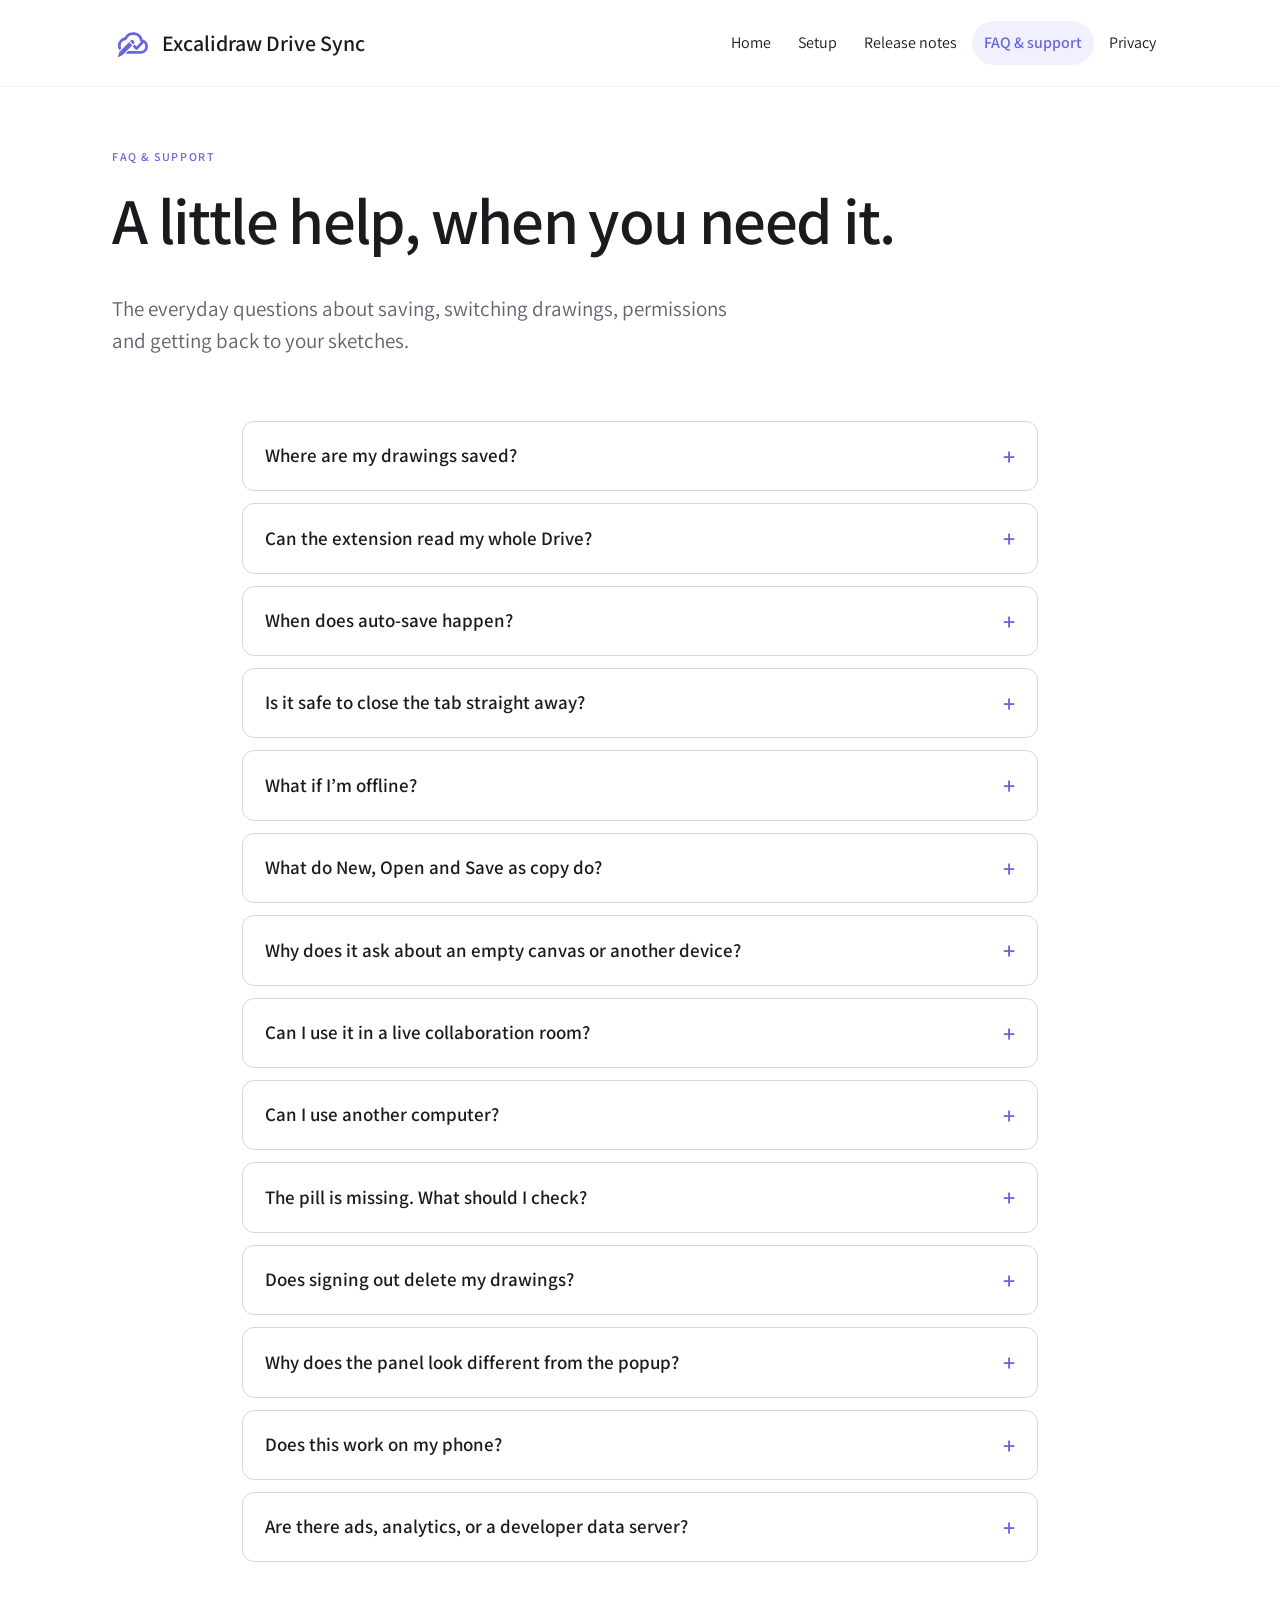
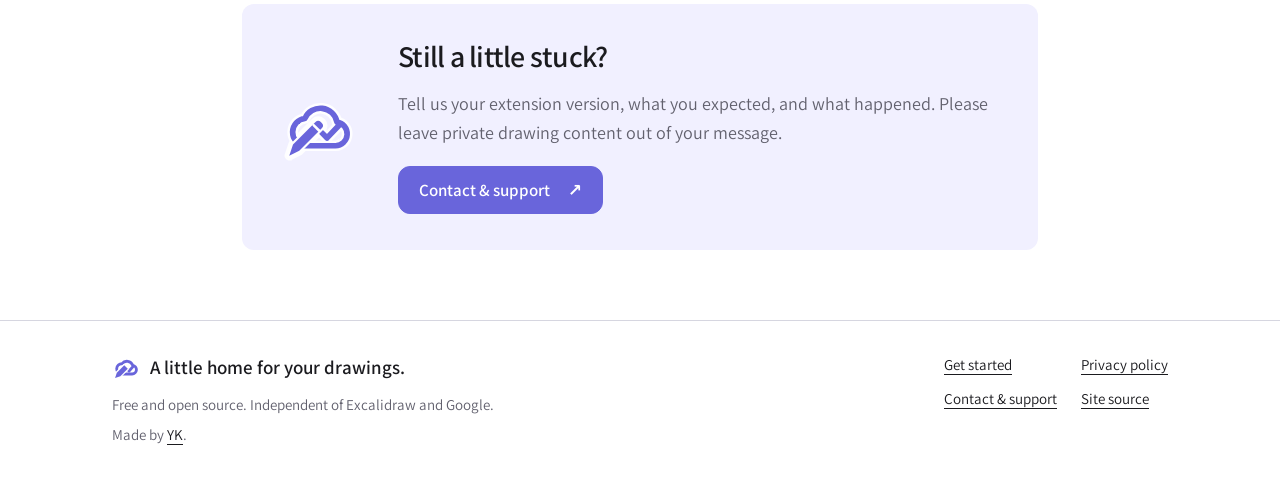
==== faq.html @ ca94b6bf "Add Excalidraw Drive Sync guide site Five static pages (home, setup, release notes, FAQ & support, p" ====
<!doctype html>
<html lang="en">
<head>
<meta charset="utf-8"><meta name="viewport" content="width=device-width, initial-scale=1">
<title>FAQ & support — Excalidraw Drive Sync</title>
<meta name="description" content="Answers about auto-save, Google Drive access, live collaboration, offline use and support for Excalidraw Drive Sync."><meta name="color-scheme" content="light dark">
<meta name="theme-color" content="#ffffff" media="(prefers-color-scheme: light)"><meta name="theme-color" content="#121212" media="(prefers-color-scheme: dark)">
<link rel="canonical" href="https://yck2024.github.io/excalidraw-drive-sync-guide/faq.html"><link rel="icon" type="image/svg+xml" href="assets/img/icon-small-sketch.svg">
<link rel="preload" href="assets/fonts/Assistant-Regular.woff2" as="font" type="font/woff2" crossorigin>
<link rel="stylesheet" href="assets/css/tokens.css"><link rel="stylesheet" href="assets/css/site.css">
</head>
<body><a class="skip-link" href="#main">Skip to content</a>
<header class="site-header"><div class="wrap"><a class="brand" href="index.html"><img src="assets/img/icon-v3-sketch-final.svg" width="40" height="40" alt="">Excalidraw Drive Sync</a><nav aria-label="Main"><ul><li><a href="index.html">Home</a></li><li><a href="setup.html">Setup</a></li><li><a href="release-notes.html">Release notes</a></li><li><a href="faq.html" aria-current="page">FAQ &amp; support</a></li><li><a href="privacy.html">Privacy</a></li></ul></nav></div></header>
<main id="main"><section class="page-head wrap"><p class="eyebrow">FAQ & support</p><h1>A little help, when you need it.</h1><p class="lead">The everyday questions about saving, switching drawings, permissions and getting back to your sketches.</p></section><div class="wrap reading faq"><details><summary>Where are my drawings saved?</summary><div class="answer"><p>In the Excalidraw Projects folder in your own Google Drive. Each drawing stays linked to its own Drive file. Drawing content is also present locally in Excalidraw.</p></div></details><details><summary>Can the extension read my whole Drive?</summary><div class="answer"><p>No. It uses Google’s per-file <code>drive.file</code> scope: files created by or explicitly authorized for the extension. <a href="privacy.html#permissions">Read the permission details</a>.</p></div></details><details><summary>When does auto-save happen?</summary><div class="answer"><p>Auto-save is on by default after you connect Drive. Changes save after a short pause, at most once a minute. Unchanged drawings do not create extra versions. You can pause auto-save in the panel.</p></div></details><details><summary>Is it safe to close the tab straight away?</summary><div class="answer"><p>Check that the pill says <strong>Saved</strong> before closing. Hiding or closing the tab attempts to save pending changes immediately, but that attempt is best effort and needs a working connection.</p></div></details><details><summary>What if I’m offline?</summary><div class="answer"><p>Drive operations need a connection. Don’t assume pending changes have reached Drive while offline. Keep your canvas open and check for Saved after reconnecting. You can also use Excalidraw’s own file export to keep a local copy.</p></div></details><details><summary>What do New, Open and Save as copy do?</summary><div class="answer"><p>New and Open save your current drawing before switching, even when auto-save is paused. Save as copy creates a separate drawing with its own Drive file. Rename keeps the original file link.</p></div></details><details><summary>Why does it ask about an empty canvas or another device?</summary><div class="answer"><p>An empty-canvas question helps prevent accidentally replacing a saved drawing with nothing. An edits-made-elsewhere question helps you choose which version to keep. Read the in-panel options before continuing.</p></div></details><details><summary>Can I use it in a live collaboration room?</summary><div class="answer"><p>Saving is disabled in live collaboration rooms. Leave the room before saving or switching drawings with this extension. It is not a live multi-user sync service.</p></div></details><details><summary>Can I use another computer?</summary><div class="answer"><p>Install the extension in desktop Chrome there, sign in with the same Google account, and open a saved drawing from the Drive list. Wait for Saved on the first computer before switching; if versions differ, the panel will ask what to keep.</p></div></details><details><summary>The pill is missing. What should I check?</summary><div class="answer"><p>Make sure you’re on <a href="https://excalidraw.com/">excalidraw.com</a>, with the extension enabled, then reload the page. On a narrow window, look for the small pen-and-cloud icon and dot beside Share. Version 1.2.0 is rolling out, so check Chrome’s extension details if your controls look different.</p></div></details><details><summary>Does signing out delete my drawings?</summary><div class="answer"><p>No. It clears cached Google tokens and attempts revocation, but leaves Drive files and your Excalidraw canvas in place. You can delete files in Drive or revoke access in your Google Account.</p></div></details><details><summary>Why does the panel look different from the popup?</summary><div class="answer"><p>The on-page panel follows Excalidraw’s light or dark theme. The Chrome toolbar popup follows your system theme. The popup gives quick access to your current drawing and searchable Drive list.</p></div></details><details><summary>Does this work on my phone?</summary><div class="answer"><p>The extension needs Chrome on a computer. You can read this guide on your phone, but mobile Chrome does not run this extension.</p></div></details><details><summary>Are there ads, analytics, or a developer data server?</summary><div class="answer"><p>No. Drawings go directly to Google Drive. The extension has no developer-operated backend, ads, analytics or data sales. See the <a href="privacy.html">full privacy policy</a> for functional data processing and storage details.</p></div></details><section class="callout support"><img src="assets/img/icon-v3-sketch-final.svg" width="80" height="80" alt=""><div><h2>Still a little stuck?</h2><p>Tell us your extension version, what you expected, and what happened. Please leave private drawing content out of your message.</p><a class="btn btn-primary" href="https://kengblog.com/contact.html">Contact &amp; support <span aria-hidden="true">↗</span></a></div></section></div></main>
<footer class="site-footer"><div class="wrap"><div><a class="brand footer-brand" href="index.html"><img src="assets/img/icon-small-sketch.svg" width="28" height="28" alt="">A little home for your drawings.</a><p>Free and open source. Independent of Excalidraw and Google.</p><p>Made by <a href="https://kengblog.com/">YK</a>.</p></div><nav aria-label="Footer"><ul><li><a href="setup.html">Get started</a></li><li><a href="privacy.html">Privacy policy</a></li><li><a href="https://kengblog.com/contact.html">Contact &amp; support</a></li><li><a href="https://github.com/yck2024/excalidraw-drive-sync-guide">Site source</a></li></ul></nav></div></footer>
</body></html>
---- assets/css/tokens.css ----
/* Excalidraw Drive Sync design tokens. Generated from tokens.json (approved Soft direction, ADR 0010-0018).
   Scope: the extension's shadow root (:host) on excalidraw.com and the popup document (:root). */
:host, :root {
  --eds-font-ui: 13px;
  --eds-font-pill: 13.33px;
  --eds-font-label: 11px;
  --eds-font-title: 14px;
  --eds-font-family: Assistant, system-ui, -apple-system, 'Segoe UI', Roboto, Helvetica, Arial, sans-serif;
  --eds-size-control: 36px;
  --eds-size-pill: 38px;
  --eds-size-panel: 320px;
  --eds-size-gap: 8px;
  --eds-size-pad: 14px;
  --eds-size-dot: 8px;
  --eds-size-mark: 18px;
  --eds-size-icon: 20px;
  --eds-size-pad-card: 14px;
  --eds-size-chip: 28px;
  --eds-radius-md: 8px;
  --eds-radius-lg: 12px;
  --eds-radius-pill: 12px;
  --eds-radius-chip: 999px;
  --eds-radius-field: 999px;
  --eds-shadow-island: 0 0 1px rgba(0,0,0,.17), 0 0 3px rgba(0,0,0,.08), 0 7px 14px rgba(0,0,0,.05);
}

/* light (default) */
:host, :root {
  --eds-accent: #6965db;
  --eds-accent-hover: #5753d0;
  --eds-accent-soft: #f1f0ff;
  --eds-accent-container: #e0dfff;
  --eds-on-accent: #ffffff;
  --eds-island: #ffffff;
  --eds-page: #ffffff;
  --eds-border: #f1f0ff;
  --eds-border-strong: #d6d6e0;
  --eds-surface: #f6f6f9;
  --eds-surface-low: #ececf4;
  --eds-text: #1b1b1f;
  --eds-text-muted: #7a7a7a;
  --eds-text-faint: #999999;
  --eds-saved: #2f9e44;
  --eds-unsaved: #e8590c;
  --eds-saving: #6965db;
  --eds-none: #adb5bd;
  --eds-conflict: #e03131;
  --eds-danger-bg: #fff0f0;
  --eds-danger-text: #c92a2a;
  --eds-pill-bg: #fbfbff;
  --eds-pill-border: #f1f0ff;
  --eds-card-tint: #f1f0ff;
  --eds-card-edge: #6965db;
  --eds-field-bg: #f6f6f9;
  --eds-row-hover: #f6f6f9;
  --eds-chip-border: #d6d6e0;
}

/* dark: page UI follows Excalidraw's own theme class (ADR 0013) */
:host-context(.excalidraw.theme--dark), :host([data-theme="dark"]) {
  --eds-accent: #a8a5ff;
  --eds-accent-hover: #bbb8ff;
  --eds-accent-soft: #2e2d39;
  --eds-accent-container: #403e6a;
  --eds-on-accent: #121212;
  --eds-island: #232329;
  --eds-page: #121212;
  --eds-border: #2e2d39;
  --eds-border-strong: #3f3e4d;
  --eds-surface: #1b1b21;
  --eds-surface-low: #27272f;
  --eds-text: #e3e3e8;
  --eds-text-muted: #999999;
  --eds-text-faint: #7a7a7a;
  --eds-saved: #69db7c;
  --eds-unsaved: #ffa94d;
  --eds-saving: #a8a5ff;
  --eds-none: #868e96;
  --eds-conflict: #ff8787;
  --eds-danger-bg: #3a2222;
  --eds-danger-text: #ffa8a5;
  --eds-pill-bg: #2a2940;
  --eds-pill-border: #2e2d39;
  --eds-card-tint: #2f2d44;
  --eds-card-edge: #a8a5ff;
  --eds-field-bg: #2e2d39;
  --eds-row-hover: #2a2a33;
  --eds-chip-border: #3f3e4d;
}

/* popup: no Excalidraw around it, so it follows the system (ADR 0013) */
@media (prefers-color-scheme: dark) {
  :root:not([data-theme="light"]) {
    --eds-accent: #a8a5ff;
    --eds-accent-hover: #bbb8ff;
    --eds-accent-soft: #2e2d39;
    --eds-accent-container: #403e6a;
    --eds-on-accent: #121212;
    --eds-island: #232329;
    --eds-page: #121212;
    --eds-border: #2e2d39;
    --eds-border-strong: #3f3e4d;
    --eds-surface: #1b1b21;
    --eds-surface-low: #27272f;
    --eds-text: #e3e3e8;
    --eds-text-muted: #999999;
    --eds-text-faint: #7a7a7a;
    --eds-saved: #69db7c;
    --eds-unsaved: #ffa94d;
    --eds-saving: #a8a5ff;
    --eds-none: #868e96;
    --eds-conflict: #ff8787;
    --eds-danger-bg: #3a2222;
    --eds-danger-text: #ffa8a5;
    --eds-pill-bg: #2a2940;
    --eds-pill-border: #2e2d39;
    --eds-card-tint: #2f2d44;
    --eds-card-edge: #a8a5ff;
    --eds-field-bg: #2e2d39;
    --eds-row-hover: #2a2a33;
    --eds-chip-border: #3f3e4d;
}
}

/* saving pulse */
@keyframes eds-pulse { 0%,100% { opacity: 1 } 50% { opacity: .35 } }
@media (prefers-reduced-motion: reduce) { .eds-dot.saving { animation: none } }
---- assets/css/site.css ----
/* Shared header, cards, steps, screenshot frames and FAQ pattern adapted from
   yck2024/ai-prompt-assistant. Palette and artwork: approved Drive Sync Soft kit. */
@font-face{font-family:Assistant;src:url('../fonts/Assistant-Regular.woff2') format('woff2');font-weight:400;font-style:normal;font-display:swap}
@font-face{font-family:Assistant;src:url('../fonts/Assistant-SemiBold.woff2') format('woff2');font-weight:600 900;font-style:normal;font-display:swap}
:root{color-scheme:light dark;--muted:#62616e;--heading:var(--eds-text);--max:1120px;--gutter:32px}
@media(prefers-color-scheme:dark){:root{--muted:#b1afbe}}
* ,*::before,*::after{box-sizing:border-box}
html{scroll-padding-top:24px;-webkit-text-size-adjust:100%}
body{margin:0;background:var(--eds-page);color:var(--eds-text);font:400 18px/1.6 var(--eds-font-family);overflow-wrap:break-word}
img{display:block;max-width:100%;height:auto}
a{color:var(--eds-accent);text-underline-offset:4px;text-decoration-thickness:1px}
a:hover{text-decoration-thickness:2px}
:focus-visible{outline:3px solid var(--eds-accent);outline-offset:4px;border-radius:4px}
h1,h2,h3{font-weight:600;line-height:1.12;letter-spacing:-.025em;margin:0 0 .55em;color:var(--heading)}
h1{font-size:clamp(42px,5.1vw,66px)}h2{font-size:clamp(29px,3.5vw,40px)}h3{font-size:23px;letter-spacing:-.015em;line-height:1.25}
p,ul,ol,dl{margin:0 0 1em}li+li{margin-top:.4em}strong{font-weight:600}
.wrap{width:100%;max-width:var(--max);margin:0 auto;padding-left:var(--gutter);padding-right:var(--gutter)}
.reading{max-width:860px}.reading .section{padding-left:0;padding-right:0}
.site-header{border-bottom:1px solid var(--eds-border);padding:21px 0}
.site-header .wrap{display:flex;align-items:center;justify-content:space-between;gap:16px;flex-wrap:wrap}
.brand{display:inline-flex;align-items:center;gap:10px;font-size:22px;font-weight:600;text-decoration:none;color:var(--eds-text);line-height:1.2}
.brand img{flex:none}.site-header nav ul{display:flex;gap:3px;flex-wrap:wrap;list-style:none;margin:0;padding:0}
.site-header nav li+li{margin:0}.site-header nav a{display:block;font-size:16px;padding:9px 12px;color:var(--eds-text);text-decoration:none;border-radius:999px}
.site-header nav a:hover{background:var(--eds-surface)}.site-header nav a[aria-current]{background:var(--eds-card-tint);color:var(--eds-accent);font-weight:600}
.skip-link{position:absolute;top:-100px;left:16px;z-index:20;background:var(--eds-accent);color:var(--eds-on-accent);padding:10px 18px;border-radius:12px}.skip-link:focus{top:8px}
.hero{display:grid;grid-template-columns:1.35fr .85fr;gap:36px;align-items:center;padding-top:70px;padding-bottom:52px}
.eyebrow{text-transform:uppercase;letter-spacing:.13em;font-size:12px;font-weight:600;color:var(--eds-accent);margin-bottom:18px}
.lead{font-size:21px;line-height:1.55;max-width:53ch;color:var(--muted)}
.underlined{position:relative;white-space:nowrap}.underlined::after{content:'';position:absolute;left:0;right:0;bottom:-4px;border-bottom:3px solid var(--eds-accent);border-radius:50%;transform:rotate(-1.5deg)}
.btn-row{display:flex;gap:12px;flex-wrap:wrap;margin:26px 0 18px}.btn{display:inline-flex;justify-content:center;align-items:center;gap:18px;min-height:48px;padding:11px 20px;border:1px solid var(--eds-chip-border);border-radius:12px;font-size:17px;font-weight:600;text-decoration:none;line-height:1.3}
.btn:hover{text-decoration:none;background:var(--eds-surface)}.btn-primary{background:var(--eds-accent);border-color:var(--eds-accent);color:var(--eds-on-accent)}.btn-primary:hover{background:var(--eds-accent-hover)}.btn-quiet{color:var(--eds-text)}
.release-line{font-size:14px;display:flex;align-items:center;gap:8px;color:var(--muted);margin:0 0 24px}.release-line a{color:var(--muted)}
.dot{display:inline-block;flex:none;width:7px;height:7px;background:var(--eds-accent);border-radius:50%}.dot.saved{background:var(--eds-saved)}.dot.unsaved{background:var(--eds-unsaved)}.dot.none{background:var(--eds-none)}
.badges{list-style:none;display:flex;flex-wrap:wrap;gap:8px 16px;padding:0;font-size:14px;color:var(--muted)}.badges li+li{margin:0}.badges li::before{content:'✓';margin-right:6px;color:var(--eds-accent)}
.hero-art{display:flex;flex-direction:column;align-items:center;position:relative;padding:16px 0}.hero-art .doodle{width:min(100%,320px)}
.sample-pill{display:flex;gap:10px;align-items:center;padding:12px 16px;border:1px solid var(--eds-pill-border);background:var(--eds-pill-bg);box-shadow:var(--eds-shadow-island);border-radius:12px;font-size:14px;transform:rotate(-3deg);white-space:nowrap}.sample-pill span{display:flex;align-items:center;gap:6px}.art-note{font-size:16px;color:var(--muted);margin-top:18px;transform:rotate(-3deg)}
.section{padding-top:48px;padding-bottom:18px}.section-heading{display:flex;align-items:end;justify-content:space-between;gap:32px;margin-bottom:24px}.section-heading p:last-child{font-size:17px;color:var(--muted);margin-bottom:5px}.section-heading .eyebrow{margin-bottom:14px}.section-heading h2{margin-bottom:0}.section-intro{max-width:68ch;color:var(--muted)}
figure{margin:24px 0}figure .shot{border:1px solid var(--eds-border-strong);border-radius:12px;box-shadow:var(--eds-shadow-island);background:#fff;width:100%}.image-link{display:block;border-radius:12px}figcaption{font-size:14px;color:var(--muted);margin-top:12px}figcaption span{white-space:nowrap}
.grid,.grid-3{display:grid;gap:18px;grid-template-columns:repeat(2,minmax(0,1fr));margin-top:24px}.grid-3{grid-template-columns:repeat(3,minmax(0,1fr))}.grid p{color:var(--muted)}.grid figure{margin-top:0}.grid h3{margin-top:20px}
.card{padding:26px;background:var(--eds-island);border:1px solid var(--eds-border-strong);border-radius:12px}.card>:last-child{margin-bottom:0}.grid-3 .card{background:var(--eds-card-tint);border-color:var(--eds-border)}.step-num{display:inline-flex;align-items:center;justify-content:center;width:38px;height:38px;border-radius:12px;border:1px solid var(--eds-accent-container);color:var(--eds-accent);background:var(--eds-accent-soft);font-size:16px;font-weight:600;margin-bottom:24px}.section-link{margin-top:22px;font-weight:600}
.states{display:flex;flex-wrap:wrap;gap:10px;margin:24px 0}.states>span{display:flex;align-items:center;gap:8px;padding:8px 14px;background:var(--eds-pill-bg);border:1px solid var(--eds-border-strong);border-radius:12px;font-size:15px}
.note{padding:20px 24px;border-radius:12px;background:var(--eds-card-tint);border-left:3px solid var(--eds-card-edge);font-size:17px;margin:24px 0}.callout{display:flex;gap:40px;align-items:center;justify-content:space-between;background:var(--eds-card-tint);border-radius:12px;padding:36px}.callout div{max-width:720px}.callout img{flex:none}.callout p:not(.eyebrow){color:var(--muted)}.callout a{font-weight:600}.final-cta{text-align:center;padding-top:72px;padding-bottom:32px}.final-cta p{color:var(--muted)}.final-cta .btn-row{justify-content:center}
.page-head{padding-top:60px;padding-bottom:22px}.page-head h1{max-width:850px}.page-head .lead{max-width:65ch}.page-head+.reading{padding-top:8px}.toc{display:flex;gap:8px;flex-wrap:wrap;list-style:none;padding:0}.toc li+li{margin:0}.toc a{display:block;padding:6px 14px;border:1px solid var(--eds-border-strong);border-radius:999px;font-size:15px;text-decoration:none}.toc a:hover{background:var(--eds-surface)}
dt{font-weight:600;margin-top:22px;font-size:20px}dd{margin:4px 0 16px;color:var(--muted)}code{font-family:ui-monospace,monospace;font-size:.84em;overflow-wrap:anywhere;background:var(--eds-surface);padding:2px 5px;border-radius:5px}.muted,.source-note{color:var(--muted)}.source-note{font-size:15px;margin:24px 0}.release{margin:24px 0;padding:32px}.release-heading{display:flex;align-items:center;gap:16px;margin-bottom:12px}.release-heading h2{margin:0}.tag{display:inline-block;border:1px solid var(--eds-accent-container);background:var(--eds-card-tint);color:var(--eds-accent);border-radius:999px;padding:3px 12px;font-size:14px;font-weight:600}.effective{color:var(--muted);font-size:16px}.prose section{margin:36px 0}.prose h2{font-size:30px}.prose h3{margin-top:24px}
.faq details{border:1px solid var(--eds-border-strong);border-radius:12px;margin:12px 0;background:var(--eds-island)}.faq summary{cursor:pointer;padding:18px 22px;font-size:19px;font-weight:600;display:flex;align-items:center;justify-content:space-between;gap:18px;list-style:none;line-height:1.35}.faq summary::-webkit-details-marker{display:none}.faq summary::after{content:'+';font-size:24px;color:var(--eds-accent)}.faq details[open] summary::after{content:'−'}.faq .answer{padding:0 22px 20px;color:var(--muted)}.faq .answer p{margin:0}.support{margin-top:42px;justify-content:start}.support h2{font-size:30px}.support img{order:0}
.site-footer{border-top:1px solid var(--eds-border-strong);padding:32px 0 40px;margin-top:70px;font-size:15px;color:var(--muted)}.site-footer .wrap{display:flex;justify-content:space-between;gap:36px}.site-footer .brand{font-size:19px;margin-bottom:12px}.site-footer p{margin:0 0 6px}.site-footer ul{list-style:none;display:grid;grid-template-columns:auto auto;gap:10px 24px;padding:0;margin:0}.site-footer li+li{margin:0}.site-footer a{color:var(--eds-text)}
@media(max-width:900px){.site-header .wrap{justify-content:center}.hero{grid-template-columns:1.25fr .75fr;gap:16px;padding-top:48px}.sample-pill{font-size:12px;padding:10px;gap:6px}.hero-art .doodle{max-width:260px}.sample-pill img{width:18px}.section-heading{align-items:start}.section-heading p:last-child{max-width:32ch}.grid-3{gap:12px}.card{padding:22px}}
@media(max-width:680px){:root{--gutter:20px}body{font-size:17px}.site-header{padding:16px 0}.site-header .wrap{justify-content:start;gap:16px}.brand{font-size:21px}.brand img{width:34px}.site-header nav a{font-size:14px;padding:8px 10px}.hero{display:flex;flex-direction:column;align-items:stretch;padding-top:38px;padding-bottom:8px;gap:12px}.hero h1{font-size:46px}.lead{font-size:20px}.hero-art{padding-top:0}.hero-art .doodle{max-width:220px}.sample-pill{font-size:13px;gap:8px;padding:12px}.art-note{margin-top:14px;margin-bottom:0}.section{padding-top:40px}.section-heading{display:block}.section-heading p:last-child{max-width:none;margin-top:16px}.grid,.grid-3{grid-template-columns:1fr}.grid{gap:22px}.card{padding:24px}.step-num{margin-bottom:18px}.grid h3{margin-top:14px}.section-heading br{display:none}.callout{padding:26px;gap:20px}.callout>img{width:64px}.callout:not(.support)>img{display:none}.final-cta{padding-top:48px}.btn-row{gap:10px}.btn{font-size:16px;padding:12px 16px;gap:10px}.page-head{padding-top:36px}.page-head h1{font-size:42px}.note{padding:18px;font-size:16px}.release{padding:24px}.site-footer .wrap{display:block}.site-footer ul{display:flex;flex-wrap:wrap;gap:12px 22px;margin-top:22px}.faq summary{padding:17px 18px;font-size:18px}.faq .answer{padding-left:18px;padding-right:18px}.support{display:block}.support img{margin-bottom:22px}.support h2{font-size:30px}figcaption{font-size:13px}}
@media(prefers-reduced-motion:reduce){*{scroll-behavior:auto!important}}
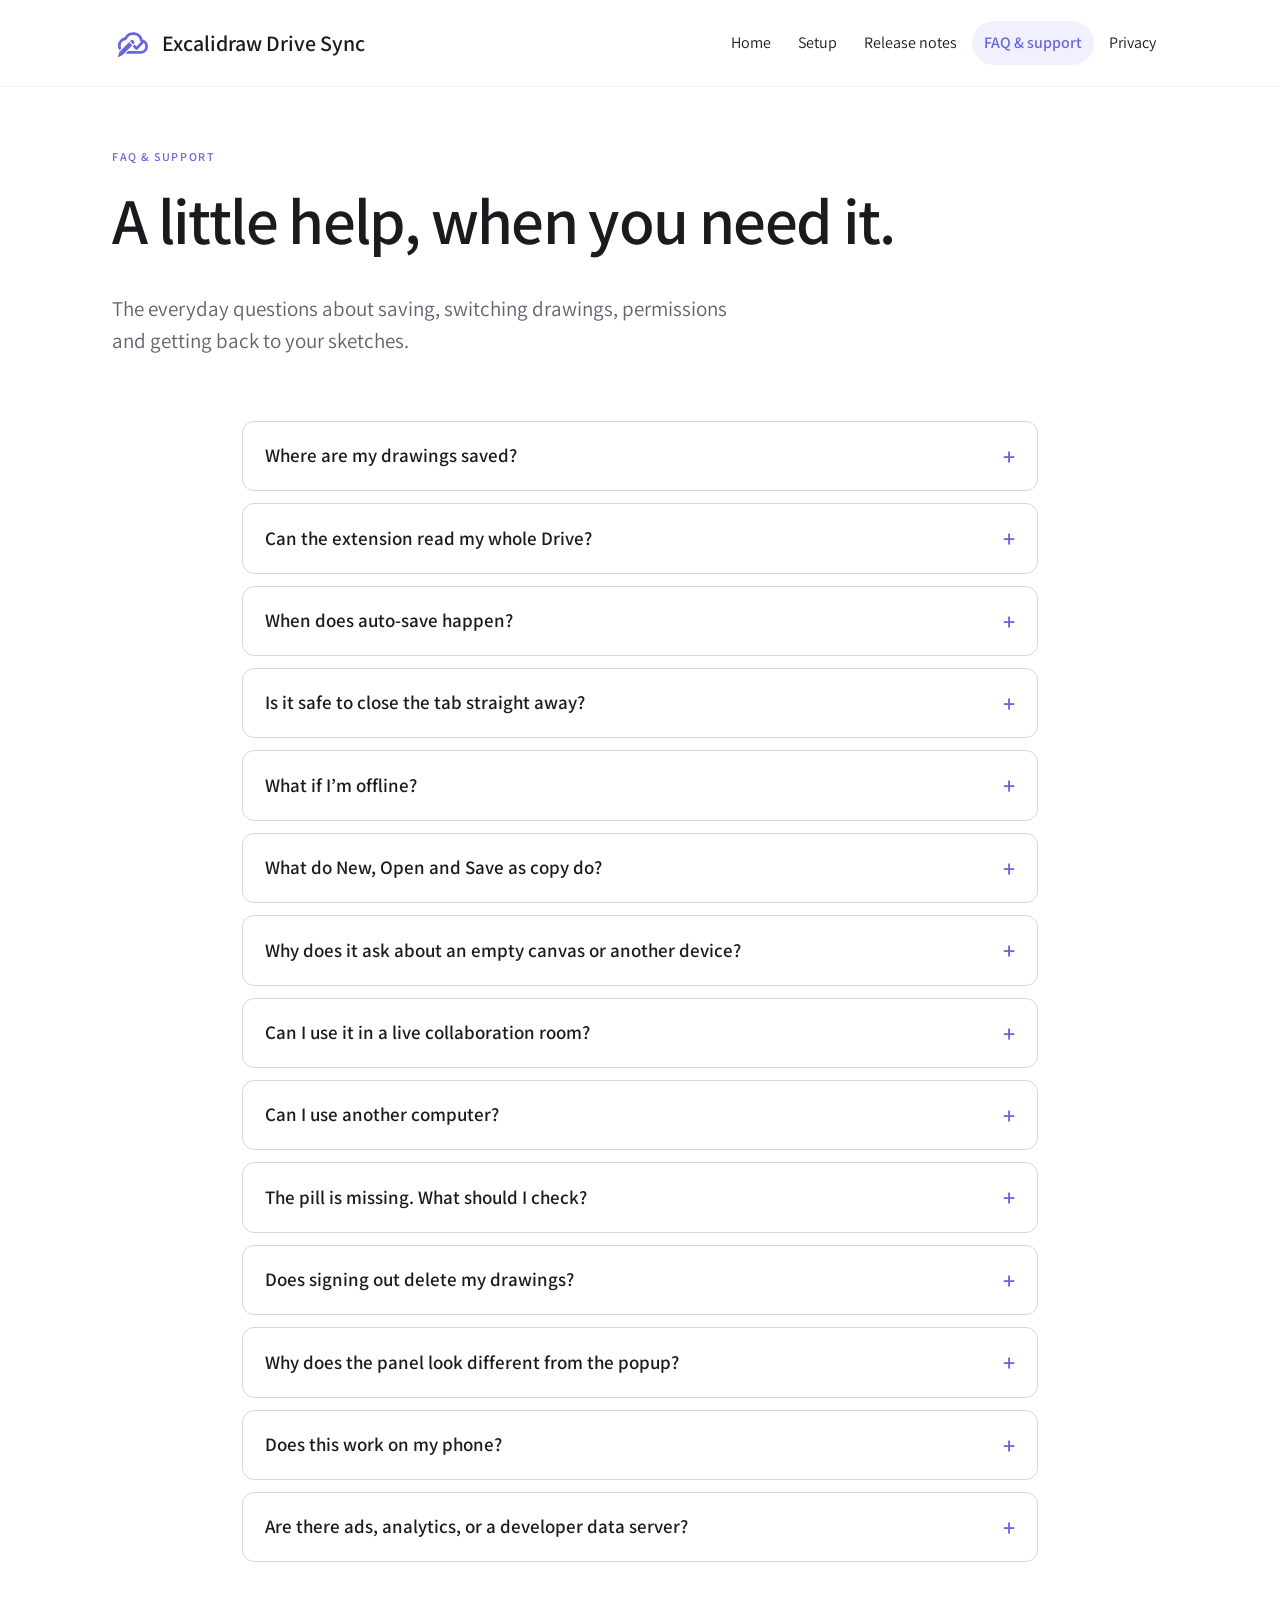
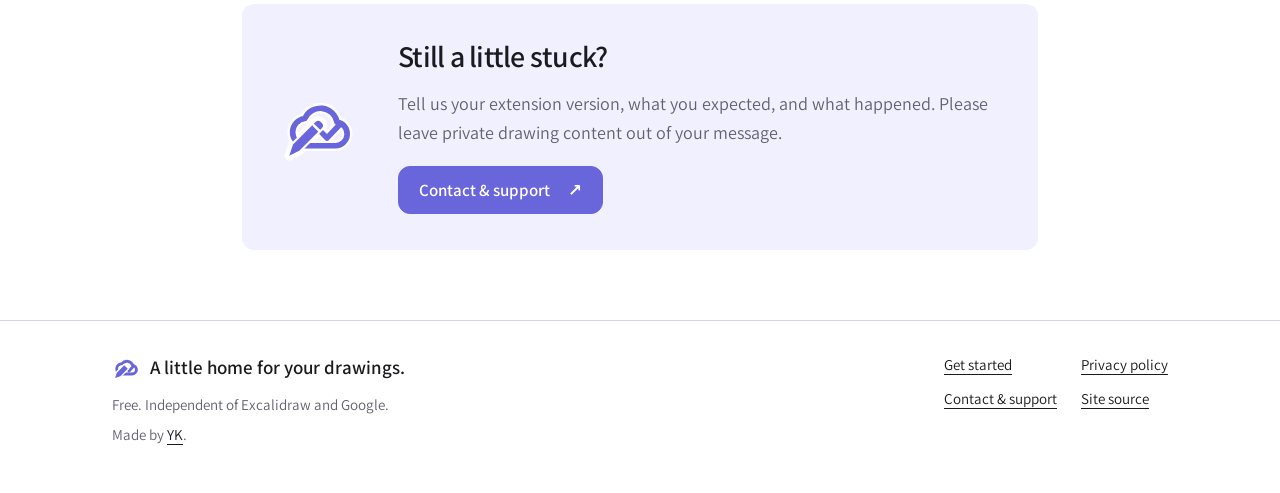
==== commit 2b501d96: "Describe the extension as free, not open source The extension's code repository is private, so the h" ====
--- a/faq.html
+++ b/faq.html
@@ -12,5 +12,5 @@
 <body><a class="skip-link" href="#main">Skip to content</a>
 <header class="site-header"><div class="wrap"><a class="brand" href="index.html"><img src="assets/img/icon-v3-sketch-final.svg" width="40" height="40" alt="">Excalidraw Drive Sync</a><nav aria-label="Main"><ul><li><a href="index.html">Home</a></li><li><a href="setup.html">Setup</a></li><li><a href="release-notes.html">Release notes</a></li><li><a href="faq.html" aria-current="page">FAQ &amp; support</a></li><li><a href="privacy.html">Privacy</a></li></ul></nav></div></header>
 <main id="main"><section class="page-head wrap"><p class="eyebrow">FAQ & support</p><h1>A little help, when you need it.</h1><p class="lead">The everyday questions about saving, switching drawings, permissions and getting back to your sketches.</p></section><div class="wrap reading faq"><details><summary>Where are my drawings saved?</summary><div class="answer"><p>In the Excalidraw Projects folder in your own Google Drive. Each drawing stays linked to its own Drive file. Drawing content is also present locally in Excalidraw.</p></div></details><details><summary>Can the extension read my whole Drive?</summary><div class="answer"><p>No. It uses Google’s per-file <code>drive.file</code> scope: files created by or explicitly authorized for the extension. <a href="privacy.html#permissions">Read the permission details</a>.</p></div></details><details><summary>When does auto-save happen?</summary><div class="answer"><p>Auto-save is on by default after you connect Drive. Changes save after a short pause, at most once a minute. Unchanged drawings do not create extra versions. You can pause auto-save in the panel.</p></div></details><details><summary>Is it safe to close the tab straight away?</summary><div class="answer"><p>Check that the pill says <strong>Saved</strong> before closing. Hiding or closing the tab attempts to save pending changes immediately, but that attempt is best effort and needs a working connection.</p></div></details><details><summary>What if I’m offline?</summary><div class="answer"><p>Drive operations need a connection. Don’t assume pending changes have reached Drive while offline. Keep your canvas open and check for Saved after reconnecting. You can also use Excalidraw’s own file export to keep a local copy.</p></div></details><details><summary>What do New, Open and Save as copy do?</summary><div class="answer"><p>New and Open save your current drawing before switching, even when auto-save is paused. Save as copy creates a separate drawing with its own Drive file. Rename keeps the original file link.</p></div></details><details><summary>Why does it ask about an empty canvas or another device?</summary><div class="answer"><p>An empty-canvas question helps prevent accidentally replacing a saved drawing with nothing. An edits-made-elsewhere question helps you choose which version to keep. Read the in-panel options before continuing.</p></div></details><details><summary>Can I use it in a live collaboration room?</summary><div class="answer"><p>Saving is disabled in live collaboration rooms. Leave the room before saving or switching drawings with this extension. It is not a live multi-user sync service.</p></div></details><details><summary>Can I use another computer?</summary><div class="answer"><p>Install the extension in desktop Chrome there, sign in with the same Google account, and open a saved drawing from the Drive list. Wait for Saved on the first computer before switching; if versions differ, the panel will ask what to keep.</p></div></details><details><summary>The pill is missing. What should I check?</summary><div class="answer"><p>Make sure you’re on <a href="https://excalidraw.com/">excalidraw.com</a>, with the extension enabled, then reload the page. On a narrow window, look for the small pen-and-cloud icon and dot beside Share. Version 1.2.0 is rolling out, so check Chrome’s extension details if your controls look different.</p></div></details><details><summary>Does signing out delete my drawings?</summary><div class="answer"><p>No. It clears cached Google tokens and attempts revocation, but leaves Drive files and your Excalidraw canvas in place. You can delete files in Drive or revoke access in your Google Account.</p></div></details><details><summary>Why does the panel look different from the popup?</summary><div class="answer"><p>The on-page panel follows Excalidraw’s light or dark theme. The Chrome toolbar popup follows your system theme. The popup gives quick access to your current drawing and searchable Drive list.</p></div></details><details><summary>Does this work on my phone?</summary><div class="answer"><p>The extension needs Chrome on a computer. You can read this guide on your phone, but mobile Chrome does not run this extension.</p></div></details><details><summary>Are there ads, analytics, or a developer data server?</summary><div class="answer"><p>No. Drawings go directly to Google Drive. The extension has no developer-operated backend, ads, analytics or data sales. See the <a href="privacy.html">full privacy policy</a> for functional data processing and storage details.</p></div></details><section class="callout support"><img src="assets/img/icon-v3-sketch-final.svg" width="80" height="80" alt=""><div><h2>Still a little stuck?</h2><p>Tell us your extension version, what you expected, and what happened. Please leave private drawing content out of your message.</p><a class="btn btn-primary" href="https://kengblog.com/contact.html">Contact &amp; support <span aria-hidden="true">↗</span></a></div></section></div></main>
-<footer class="site-footer"><div class="wrap"><div><a class="brand footer-brand" href="index.html"><img src="assets/img/icon-small-sketch.svg" width="28" height="28" alt="">A little home for your drawings.</a><p>Free and open source. Independent of Excalidraw and Google.</p><p>Made by <a href="https://kengblog.com/">YK</a>.</p></div><nav aria-label="Footer"><ul><li><a href="setup.html">Get started</a></li><li><a href="privacy.html">Privacy policy</a></li><li><a href="https://kengblog.com/contact.html">Contact &amp; support</a></li><li><a href="https://github.com/yck2024/excalidraw-drive-sync-guide">Site source</a></li></ul></nav></div></footer>
+<footer class="site-footer"><div class="wrap"><div><a class="brand footer-brand" href="index.html"><img src="assets/img/icon-small-sketch.svg" width="28" height="28" alt="">A little home for your drawings.</a><p>Free. Independent of Excalidraw and Google.</p><p>Made by <a href="https://kengblog.com/">YK</a>.</p></div><nav aria-label="Footer"><ul><li><a href="setup.html">Get started</a></li><li><a href="privacy.html">Privacy policy</a></li><li><a href="https://kengblog.com/contact.html">Contact &amp; support</a></li><li><a href="https://github.com/yck2024/excalidraw-drive-sync-guide">Site source</a></li></ul></nav></div></footer>
 </body></html>
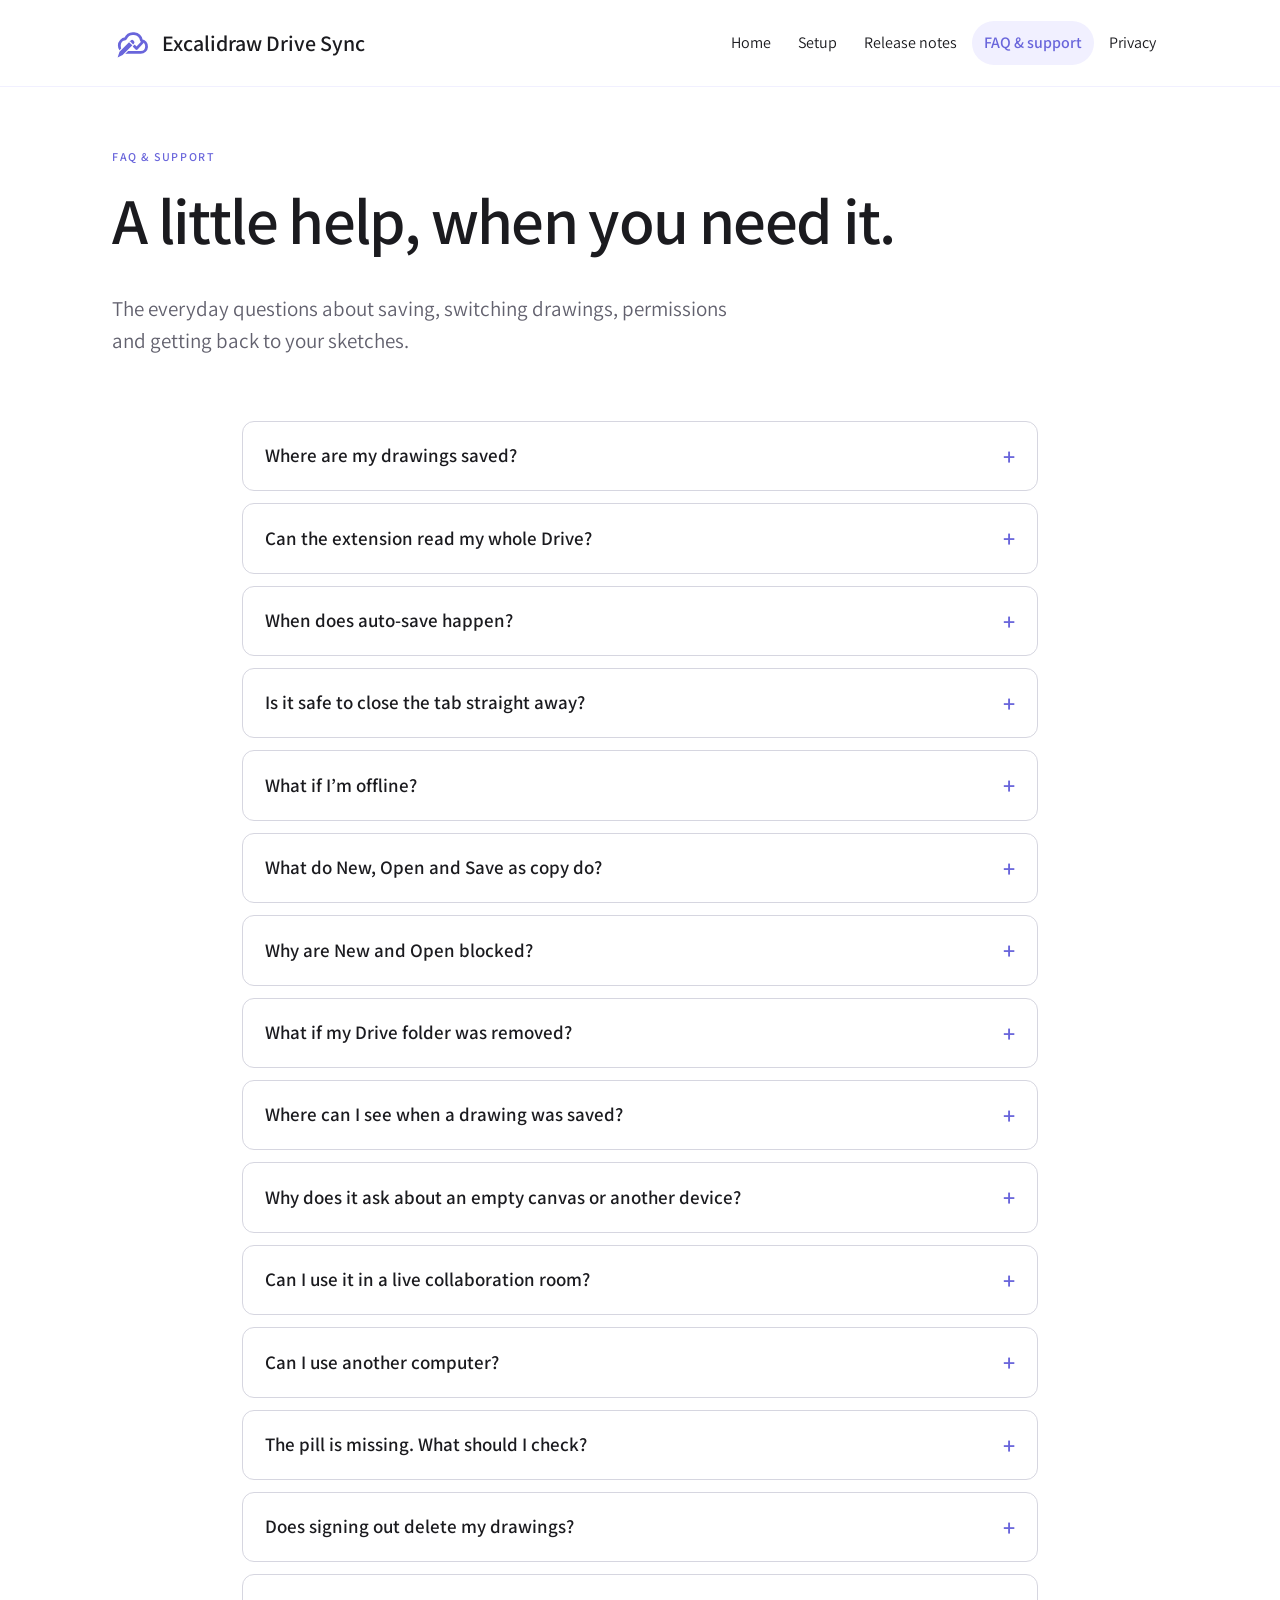
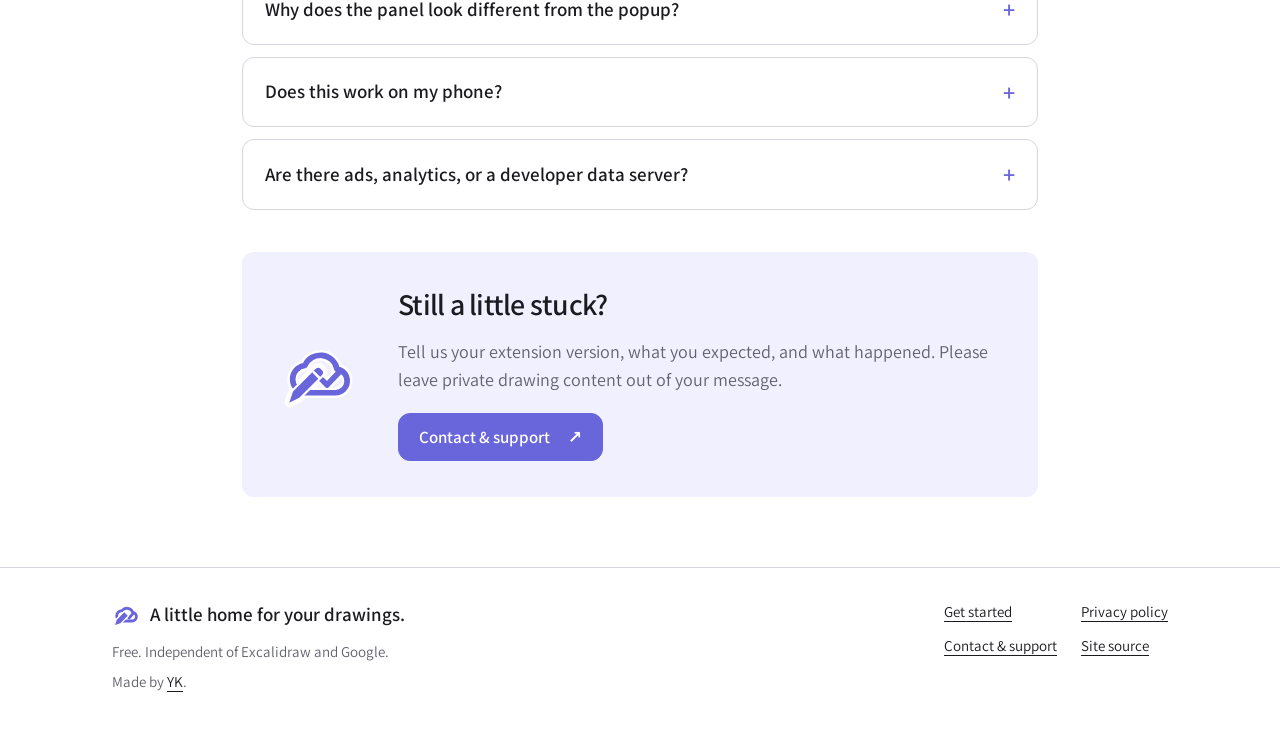
==== commit 55372a66: "docs: prepare public guide for version 1.2.3" ====
--- a/faq.html
+++ b/faq.html
@@ -3,7 +3,7 @@
 <head>
 <meta charset="utf-8"><meta name="viewport" content="width=device-width, initial-scale=1">
 <title>FAQ & support — Excalidraw Drive Sync</title>
-<meta name="description" content="Answers about auto-save, Google Drive access, live collaboration, offline use and support for Excalidraw Drive Sync."><meta name="color-scheme" content="light dark">
+<meta name="description" content="Answers about auto-save, Google Drive access, live collaboration, offline use, shared tabs, folder recovery and support for Excalidraw Drive Sync."><meta name="color-scheme" content="light dark">
 <meta name="theme-color" content="#ffffff" media="(prefers-color-scheme: light)"><meta name="theme-color" content="#121212" media="(prefers-color-scheme: dark)">
 <link rel="canonical" href="https://yck2024.github.io/excalidraw-drive-sync-guide/faq.html"><link rel="icon" type="image/svg+xml" href="assets/img/icon-small-sketch.svg">
 <link rel="preload" href="assets/fonts/Assistant-Regular.woff2" as="font" type="font/woff2" crossorigin>
@@ -11,6 +11,6 @@
 </head>
 <body><a class="skip-link" href="#main">Skip to content</a>
 <header class="site-header"><div class="wrap"><a class="brand" href="index.html"><img src="assets/img/icon-v3-sketch-final.svg" width="40" height="40" alt="">Excalidraw Drive Sync</a><nav aria-label="Main"><ul><li><a href="index.html">Home</a></li><li><a href="setup.html">Setup</a></li><li><a href="release-notes.html">Release notes</a></li><li><a href="faq.html" aria-current="page">FAQ &amp; support</a></li><li><a href="privacy.html">Privacy</a></li></ul></nav></div></header>
-<main id="main"><section class="page-head wrap"><p class="eyebrow">FAQ & support</p><h1>A little help, when you need it.</h1><p class="lead">The everyday questions about saving, switching drawings, permissions and getting back to your sketches.</p></section><div class="wrap reading faq"><details><summary>Where are my drawings saved?</summary><div class="answer"><p>In the Excalidraw Projects folder in your own Google Drive. Each drawing stays linked to its own Drive file. Drawing content is also present locally in Excalidraw.</p></div></details><details><summary>Can the extension read my whole Drive?</summary><div class="answer"><p>No. It uses Google’s per-file <code>drive.file</code> scope: files created by or explicitly authorized for the extension. <a href="privacy.html#permissions">Read the permission details</a>.</p></div></details><details><summary>When does auto-save happen?</summary><div class="answer"><p>Auto-save is on by default after you connect Drive. Changes save after a short pause, at most once a minute. Unchanged drawings do not create extra versions. You can pause auto-save in the panel.</p></div></details><details><summary>Is it safe to close the tab straight away?</summary><div class="answer"><p>Check that the pill says <strong>Saved</strong> before closing. Hiding or closing the tab attempts to save pending changes immediately, but that attempt is best effort and needs a working connection.</p></div></details><details><summary>What if I’m offline?</summary><div class="answer"><p>Drive operations need a connection. Don’t assume pending changes have reached Drive while offline. Keep your canvas open and check for Saved after reconnecting. You can also use Excalidraw’s own file export to keep a local copy.</p></div></details><details><summary>What do New, Open and Save as copy do?</summary><div class="answer"><p>New and Open save your current drawing before switching, even when auto-save is paused. Save as copy creates a separate drawing with its own Drive file. Rename keeps the original file link.</p></div></details><details><summary>Why does it ask about an empty canvas or another device?</summary><div class="answer"><p>An empty-canvas question helps prevent accidentally replacing a saved drawing with nothing. An edits-made-elsewhere question helps you choose which version to keep. Read the in-panel options before continuing.</p></div></details><details><summary>Can I use it in a live collaboration room?</summary><div class="answer"><p>Saving is disabled in live collaboration rooms. Leave the room before saving or switching drawings with this extension. It is not a live multi-user sync service.</p></div></details><details><summary>Can I use another computer?</summary><div class="answer"><p>Install the extension in desktop Chrome there, sign in with the same Google account, and open a saved drawing from the Drive list. Wait for Saved on the first computer before switching; if versions differ, the panel will ask what to keep.</p></div></details><details><summary>The pill is missing. What should I check?</summary><div class="answer"><p>Make sure you’re on <a href="https://excalidraw.com/">excalidraw.com</a>, with the extension enabled, then reload the page. On a narrow window, look for the small pen-and-cloud icon and dot beside Share. Version 1.2.0 is rolling out, so check Chrome’s extension details if your controls look different.</p></div></details><details><summary>Does signing out delete my drawings?</summary><div class="answer"><p>No. It clears cached Google tokens and attempts revocation, but leaves Drive files and your Excalidraw canvas in place. You can delete files in Drive or revoke access in your Google Account.</p></div></details><details><summary>Why does the panel look different from the popup?</summary><div class="answer"><p>The on-page panel follows Excalidraw’s light or dark theme. The Chrome toolbar popup follows your system theme. The popup gives quick access to your current drawing and searchable Drive list.</p></div></details><details><summary>Does this work on my phone?</summary><div class="answer"><p>The extension needs Chrome on a computer. You can read this guide on your phone, but mobile Chrome does not run this extension.</p></div></details><details><summary>Are there ads, analytics, or a developer data server?</summary><div class="answer"><p>No. Drawings go directly to Google Drive. The extension has no developer-operated backend, ads, analytics or data sales. See the <a href="privacy.html">full privacy policy</a> for functional data processing and storage details.</p></div></details><section class="callout support"><img src="assets/img/icon-v3-sketch-final.svg" width="80" height="80" alt=""><div><h2>Still a little stuck?</h2><p>Tell us your extension version, what you expected, and what happened. Please leave private drawing content out of your message.</p><a class="btn btn-primary" href="https://kengblog.com/contact.html">Contact &amp; support <span aria-hidden="true">↗</span></a></div></section></div></main>
+<main id="main"><section class="page-head wrap"><p class="eyebrow">FAQ & support</p><h1>A little help, when you need it.</h1><p class="lead">The everyday questions about saving, switching drawings, permissions and getting back to your sketches.</p></section><div class="wrap reading faq"><details><summary>Where are my drawings saved?</summary><div class="answer"><p>In the Excalidraw Projects folder in your own Google Drive. Each drawing stays linked to its own Drive file. Drawing content is also present locally in Excalidraw.</p></div></details><details><summary>Can the extension read my whole Drive?</summary><div class="answer"><p>No. It uses Google’s per-file <code>drive.file</code> scope: files created by or explicitly authorized for the extension. <a href="privacy.html#permissions">Read the permission details</a>.</p></div></details><details><summary>When does auto-save happen?</summary><div class="answer"><p>Auto-save is on by default after you connect Drive. Changes save after a short pause, at most once a minute. Unchanged drawings do not create extra versions. You can pause auto-save in the panel.</p></div></details><details><summary>Is it safe to close the tab straight away?</summary><div class="answer"><p>Check that the pill says <strong>Saved</strong> before closing. Hiding or closing the tab attempts to save pending changes immediately, but that attempt is best effort and needs a working connection.</p></div></details><details><summary>What if I’m offline?</summary><div class="answer"><p>Drive operations need a connection. Don’t assume pending changes have reached Drive while offline. Keep your canvas open and check for Saved after reconnecting. You can also use Excalidraw’s own file export to keep a local copy.</p></div></details><details><summary>What do New, Open and Save as copy do?</summary><div class="answer"><p>New and Open save your current drawing before switching, even when auto-save is paused. Save as copy creates a separate drawing with its own Drive file. Double-click the drawing name in the panel’s current-drawing card, or choose Rename, to keep the original Drive file link.</p></div></details><details><summary>Why are New and Open blocked?</summary><div class="answer"><p>Open excalidraw.com tabs in the same Chrome profile share one canvas. To avoid switching that shared canvas underneath another tab, New and Open are blocked while more than one is open. An amber warning lists the other tabs; trying New or Open shows a pop-out explanation and a short shake. Choose <strong>Switch to tab</strong>, marked <strong>Closes this one</strong>, to save, switch to the selected tab and close the current one. If saving fails, this tab stays open. Keep one Excalidraw tab open, then try again. Live collaboration rooms also require you to leave the room before switching.</p></div></details><details><summary>What if my Drive folder was removed?</summary><div class="answer"><p>The extension detects when its remembered Excalidraw Projects folder was removed or is no longer accessible. It looks for an accessible folder with that name and creates one when needed for a new save; this does not restore deleted drawings. If a Drive operation fails, the panel shows Google’s error text with <strong>Retry loading</strong> or <strong>Retry save</strong>. Check your connection and Drive access, then retry.</p></div></details><details><summary>Where can I see when a drawing was saved?</summary><div class="answer"><p>Every drawing in the panel list and toolbar popup shows its saved time, including the current drawing. Older saves include the date. The lists refresh after a save, rename, delete or copy without a page reload.</p></div></details><details><summary>Why does it ask about an empty canvas or another device?</summary><div class="answer"><p>An empty-canvas question helps prevent accidentally replacing a saved drawing with nothing. An edits-made-elsewhere question helps you choose which version to keep. Read the in-panel options before continuing.</p></div></details><details><summary>Can I use it in a live collaboration room?</summary><div class="answer"><p>Saving is disabled in live collaboration rooms. Leave the room before saving or switching drawings with this extension. It is not a live multi-user sync service.</p></div></details><details><summary>Can I use another computer?</summary><div class="answer"><p>Install the extension in desktop Chrome there, sign in with the same Google account, and open a saved drawing from the Drive list. Wait for Saved on the first computer before switching; if versions differ, the panel will ask what to keep.</p></div></details><details><summary>The pill is missing. What should I check?</summary><div class="answer"><p>Make sure you’re on <a href="https://excalidraw.com/">excalidraw.com</a>, with the extension enabled, then reload the page. On a narrow window, look for the small pen-and-cloud icon and dot beside Share. If your controls look different, check Chrome’s extension details and <a href="release-notes.html#v1-2-3">version 1.2.3 availability</a>.</p></div></details><details><summary>Does signing out delete my drawings?</summary><div class="answer"><p>No. It clears cached Google tokens and attempts revocation, but leaves Drive files and your Excalidraw canvas in place. You can delete files in Drive or revoke access in your Google Account.</p></div></details><details><summary>Why does the panel look different from the popup?</summary><div class="answer"><p>The on-page panel follows Excalidraw’s light or dark theme. The Chrome toolbar popup follows your system theme. The popup gives quick access to your current drawing and searchable Drive list.</p></div></details><details><summary>Does this work on my phone?</summary><div class="answer"><p>The extension needs Chrome on a computer. You can read this guide on your phone, but mobile Chrome does not run this extension.</p></div></details><details><summary>Are there ads, analytics, or a developer data server?</summary><div class="answer"><p>No. Drawings go directly to Google Drive. The extension has no developer-operated backend, ads, analytics or data sales. See the <a href="privacy.html">full privacy policy</a> for functional data processing and storage details.</p></div></details><section class="callout support"><img src="assets/img/icon-v3-sketch-final.svg" width="80" height="80" alt=""><div><h2>Still a little stuck?</h2><p>Tell us your extension version, what you expected, and what happened. Please leave private drawing content out of your message.</p><a class="btn btn-primary" href="https://kengblog.com/contact.html">Contact &amp; support <span aria-hidden="true">↗</span></a></div></section></div></main>
 <footer class="site-footer"><div class="wrap"><div><a class="brand footer-brand" href="index.html"><img src="assets/img/icon-small-sketch.svg" width="28" height="28" alt="">A little home for your drawings.</a><p>Free. Independent of Excalidraw and Google.</p><p>Made by <a href="https://kengblog.com/">YK</a>.</p></div><nav aria-label="Footer"><ul><li><a href="setup.html">Get started</a></li><li><a href="privacy.html">Privacy policy</a></li><li><a href="https://kengblog.com/contact.html">Contact &amp; support</a></li><li><a href="https://github.com/yck2024/excalidraw-drive-sync-guide">Site source</a></li></ul></nav></div></footer>
-</body></html>+</body></html>
--- a/assets/css/tokens.css
+++ b/assets/css/tokens.css
@@ -1,5 +1,6 @@
-/* Excalidraw Drive Sync design tokens. Generated from tokens.json (approved Soft direction, ADR 0010-0018).
-   Scope: the extension's shadow root (:host) on excalidraw.com and the popup document (:root). */
+/* Snapshot of the extension's generated design tokens; upstream provenance is in README.md.
+   Preserve generated values from upstream tokens.json rather than editing them here.
+   This guide uses :root; :host selectors are retained from the extension stylesheet. */
 :host, :root {
   --eds-font-ui: 13px;
   --eds-font-pill: 13.33px;
@@ -88,7 +89,7 @@
   --eds-chip-border: #3f3e4d;
 }
 
-/* popup: no Excalidraw around it, so it follows the system (ADR 0013) */
+/* The guide, like the extension popup, follows system appearance. */
 @media (prefers-color-scheme: dark) {
   :root:not([data-theme="light"]) {
     --eds-accent: #a8a5ff;
